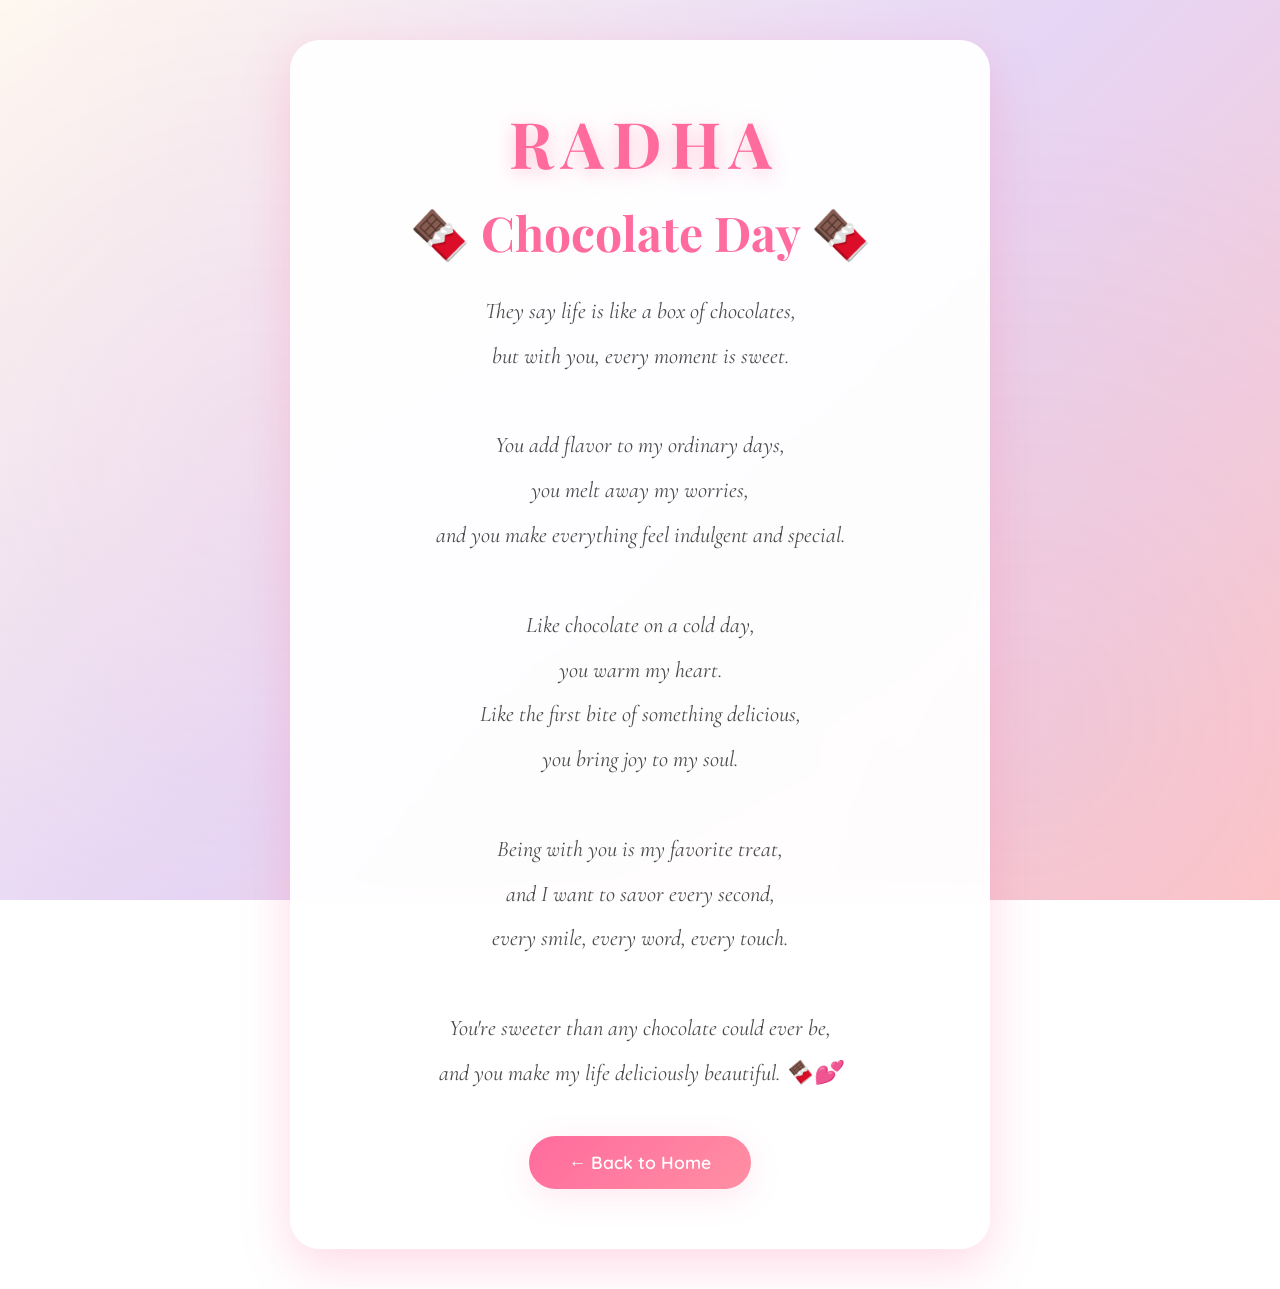
==== ChocolateDay.html @ ae60b2d6 "Add files via upload" ====
<!DOCTYPE html>
<html lang="en">
<head>
    <meta charset="UTF-8">
    <meta name="viewport" content="width=device-width, initial-scale=1.0">
    <title>Chocolate Day - For Radha ❤️</title>
    <link rel="stylesheet" href="style.css">
    <link rel="preconnect" href="https://fonts.googleapis.com">
    <link rel="preconnect" href="https://fonts.gstatic.com" crossorigin>
    <link href="https://fonts.googleapis.com/css2?family=Playfair+Display:ital,wght@0,400;0,700;1,400&family=Cormorant+Garamond:ital,wght@0,300;0,400;1,300&family=Quicksand:wght@300;400;500;600&display=swap" rel="stylesheet">
</head>
<body>
    <div class="daily-page">
        <!-- Animation Container -->
        <div class="animation-container"></div>
        
        <!-- Content -->
        <div class="daily-content">
            <div class="name-animation">
                <span class="letter">R</span>
                <span class="letter">A</span>
                <span class="letter">D</span>
                <span class="letter">H</span>
                <span class="letter">A</span>
            </div>
            
            <h1 class="daily-title">🍫 Chocolate Day 🍫</h1>
            
            <p class="daily-message">
                They say life is like a box of chocolates,<br>
                but with you, every moment is sweet.<br><br>
                
                You add flavor to my ordinary days,<br>
                you melt away my worries,<br>
                and you make everything feel indulgent and special.<br><br>
                
                Like chocolate on a cold day,<br>
                you warm my heart.<br>
                Like the first bite of something delicious,<br>
                you bring joy to my soul.<br><br>
                
                Being with you is my favorite treat,<br>
                and I want to savor every second,<br>
                every smile, every word, every touch.<br><br>
                
                You're sweeter than any chocolate could ever be,<br>
                and you make my life deliciously beautiful. 🍫💕
            </p>
            
            <a href="index.html" class="back-btn">← Back to Home</a>
        </div>
    </div>
    
    <script src="script.js"></script>
    <script>
        // Trigger chocolate animation
        document.addEventListener('DOMContentLoaded', function() {
            createChocolates();
            setInterval(createChocolates, 8000);
        });
    </script>
</body>
</html>
---- style.css ----
/* ===== CSS Variables ===== */
:root {
    --nude-pink: #FFC5C5;
    --lavender: #E6D5F5;
    --white: #FFFFFF;
    --emerald: #7EC8A3;
    --cream: #FFF8F0;
    --rose: #FF8FA3;
    --deep-pink: #FF6B9D;
    --soft-purple: #C4A8E8;
    --text-dark: #4A4A4A;
    --text-light: #8A8A8A;
    
    /* Shadows and glows */
    --shadow-soft: 0 8px 32px rgba(255, 107, 157, 0.15);
    --shadow-deep: 0 16px 48px rgba(255, 107, 157, 0.25);
    --glow-pink: 0 0 20px rgba(255, 197, 197, 0.6);
    --glow-purple: 0 0 30px rgba(196, 168, 232, 0.5);
}

/* ===== Reset & Base Styles ===== */
* {
    margin: 0;
    padding: 0;
    box-sizing: border-box;
}

body {
    font-family: 'Quicksand', sans-serif;
    background: linear-gradient(135deg, var(--cream) 0%, var(--lavender) 50%, var(--nude-pink) 100%);
    background-attachment: fixed;
    min-height: 100vh;
    overflow-x: hidden;
    position: relative;
}

body::before {
    content: '';
    position: fixed;
    top: 0;
    left: 0;
    width: 100%;
    height: 100%;
    background-image: 
        radial-gradient(circle at 20% 50%, rgba(255, 197, 197, 0.1) 0%, transparent 50%),
        radial-gradient(circle at 80% 80%, rgba(196, 168, 232, 0.1) 0%, transparent 50%);
    pointer-events: none;
    z-index: 0;
}

/* ===== Password Screen ===== */
.password-screen {
    display: none;
    position: fixed;
    top: 0;
    left: 0;
    width: 100%;
    height: 100vh;
    background: linear-gradient(135deg, var(--lavender) 0%, var(--nude-pink) 100%);
    z-index: 1000;
    align-items: center;
    justify-content: center;
}

.password-screen.active {
    display: flex;
}

.password-container {
    background: rgba(255, 255, 255, 0.95);
    padding: 60px 40px;
    border-radius: 30px;
    box-shadow: var(--shadow-deep);
    text-align: center;
    max-width: 450px;
    width: 90%;
    position: relative;
    backdrop-filter: blur(10px);
}

.floating-hearts {
    position: absolute;
    top: -30px;
    left: 0;
    width: 100%;
    height: 60px;
    display: flex;
    justify-content: space-around;
    align-items: center;
}

.floating-hearts .heart {
    font-size: 2rem;
    animation: floatHeart 3s ease-in-out infinite;
    opacity: 0.7;
}

.floating-hearts .heart:nth-child(2) { animation-delay: 0.5s; }
.floating-hearts .heart:nth-child(3) { animation-delay: 1s; }
.floating-hearts .heart:nth-child(4) { animation-delay: 1.5s; }
.floating-hearts .heart:nth-child(5) { animation-delay: 2s; }

@keyframes floatHeart {
    0%, 100% { transform: translateY(0) scale(1); }
    50% { transform: translateY(-15px) scale(1.1); }
}

.password-title {
    font-family: 'Playfair Display', serif;
    font-size: 2.5rem;
    color: var(--deep-pink);
    margin-bottom: 10px;
    font-weight: 700;
    letter-spacing: 1px;
}

.password-hint {
    font-family: 'Cormorant Garamond', serif;
    font-size: 1.3rem;
    color: var(--text-dark);
    margin-bottom: 30px;
    font-style: italic;
}

#passwordInput {
    width: 100%;
    padding: 18px 25px;
    border: 2px solid var(--nude-pink);
    border-radius: 50px;
    font-size: 1.1rem;
    font-family: 'Quicksand', sans-serif;
    outline: none;
    transition: all 0.3s ease;
    margin-bottom: 20px;
    background: var(--white);
}

#passwordInput:focus {
    border-color: var(--deep-pink);
    box-shadow: var(--glow-pink);
}

#passwordBtn {
    width: 100%;
    padding: 18px 25px;
    background: linear-gradient(135deg, var(--deep-pink) 0%, var(--rose) 100%);
    color: white;
    border: none;
    border-radius: 50px;
    font-size: 1.2rem;
    font-weight: 600;
    cursor: pointer;
    transition: all 0.3s ease;
    font-family: 'Quicksand', sans-serif;
    box-shadow: var(--shadow-soft);
}

#passwordBtn:hover {
    transform: translateY(-3px);
    box-shadow: var(--shadow-deep);
}

#passwordBtn:active {
    transform: translateY(-1px);
}

.password-error {
    color: var(--deep-pink);
    font-size: 0.95rem;
    margin-top: 15px;
    font-weight: 500;
    min-height: 24px;
}

/* ===== Main Content ===== */
.main-content {
    display: none;
    padding: 40px 20px;
    position: relative;
    z-index: 1;
}

.main-content.active {
    display: block;
    animation: fadeIn 1s ease-in-out;
}

@keyframes fadeIn {
    from { opacity: 0; transform: translateY(20px); }
    to { opacity: 1; transform: translateY(0); }
}

/* ===== Name Header Animation ===== */
.name-header {
    text-align: center;
    margin-bottom: 60px;
}

.name-animation {
    display: inline-flex;
    gap: 8px;
    margin-bottom: 15px;
}

.name-animation .letter {
    font-family: 'Playfair Display', serif;
    font-size: 4rem;
    font-weight: 700;
    color: var(--deep-pink);
    display: inline-block;
    animation: letterFloat 3s ease-in-out infinite, letterGlow 2s ease-in-out infinite;
    text-shadow: 0 4px 20px rgba(255, 107, 157, 0.4);
}

.name-animation .letter:nth-child(1) { animation-delay: 0s; }
.name-animation .letter:nth-child(2) { animation-delay: 0.2s; }
.name-animation .letter:nth-child(3) { animation-delay: 0.4s; }
.name-animation .letter:nth-child(4) { animation-delay: 0.6s; }
.name-animation .letter:nth-child(5) { animation-delay: 0.8s; }

@keyframes letterFloat {
    0%, 100% { transform: translateY(0); }
    50% { transform: translateY(-12px); }
}

@keyframes letterGlow {
    0%, 100% { text-shadow: 0 4px 20px rgba(255, 107, 157, 0.4); }
    50% { text-shadow: 0 4px 30px rgba(255, 107, 157, 0.8), 0 0 40px rgba(196, 168, 232, 0.6); }
}

.subtitle {
    font-family: 'Cormorant Garamond', serif;
    font-size: 1.5rem;
    color: var(--text-dark);
    font-style: italic;
    font-weight: 300;
}

/* ===== Days Container ===== */
.days-container {
    max-width: 1200px;
    margin: 0 auto;
    display: grid;
    grid-template-columns: repeat(auto-fit, minmax(280px, 1fr));
    gap: 35px;
    padding: 20px;
}

/* ===== Day Card ===== */
.day-card {
    background: rgba(255, 255, 255, 0.9);
    border-radius: 25px;
    padding: 35px 25px;
    box-shadow: var(--shadow-soft);
    transition: all 0.4s cubic-bezier(0.4, 0, 0.2, 1);
    cursor: pointer;
    position: relative;
    overflow: hidden;
    backdrop-filter: blur(10px);
}

.day-card::before {
    content: '';
    position: absolute;
    top: -50%;
    left: -50%;
    width: 200%;
    height: 200%;
    background: radial-gradient(circle, rgba(255, 197, 197, 0.1) 0%, transparent 70%);
    opacity: 0;
    transition: opacity 0.4s ease;
}

.day-card:hover::before {
    opacity: 1;
}

.day-card:hover {
    transform: translateY(-10px);
    box-shadow: var(--shadow-deep);
}

.day-card.unlocked {
    background: linear-gradient(135deg, rgba(255, 197, 197, 0.3) 0%, rgba(255, 255, 255, 0.95) 100%);
    animation: unlockPulse 2s ease-in-out infinite;
}

@keyframes unlockPulse {
    0%, 100% { box-shadow: var(--shadow-soft); }
    50% { box-shadow: var(--glow-pink), var(--shadow-deep); }
}

.day-card.unlocked:hover {
    transform: translateY(-10px) scale(1.02);
}

.valentine-special {
    border: 2px solid var(--deep-pink);
    background: linear-gradient(135deg, rgba(255, 255, 255, 0.95) 0%, rgba(230, 213, 245, 0.5) 100%);
}

.card-inner {
    text-align: center;
}

/* ===== Gift Box Design ===== */
.gift-box {
    position: relative;
    width: 120px;
    height: 120px;
    margin: 0 auto 25px;
    transition: all 0.4s ease;
}

.day-card:hover .gift-box {
    transform: scale(1.1) rotate(5deg);
}

.gift-lid {
    position: absolute;
    top: 0;
    left: 10%;
    width: 80%;
    height: 25px;
    background: linear-gradient(135deg, var(--deep-pink) 0%, var(--rose) 100%);
    border-radius: 8px 8px 0 0;
    box-shadow: 0 4px 12px rgba(255, 107, 157, 0.3);
    transition: all 0.3s ease;
}

.day-card.unlocked .gift-lid {
    animation: lidOpen 1s ease-in-out infinite;
}

@keyframes lidOpen {
    0%, 100% { transform: translateY(0) rotateX(0deg); }
    50% { transform: translateY(-8px) rotateX(-10deg); }
}

.gift-body {
    position: absolute;
    top: 25px;
    left: 15%;
    width: 70%;
    height: 70px;
    background: linear-gradient(135deg, var(--nude-pink) 0%, var(--lavender) 100%);
    border-radius: 0 0 12px 12px;
    box-shadow: 0 8px 20px rgba(255, 197, 197, 0.3);
}

.gift-ribbon-v {
    position: absolute;
    top: 0;
    left: 50%;
    transform: translateX(-50%);
    width: 12px;
    height: 100%;
    background: linear-gradient(to bottom, var(--emerald) 0%, var(--emerald) 100%);
    z-index: 1;
}

.gift-ribbon-h {
    position: absolute;
    top: 50%;
    left: 15%;
    transform: translateY(-50%);
    width: 70%;
    height: 12px;
    background: linear-gradient(to right, var(--emerald) 0%, var(--emerald) 100%);
    z-index: 1;
}

.gift-bow {
    position: absolute;
    top: -5px;
    left: 50%;
    transform: translateX(-50%);
    width: 35px;
    height: 35px;
    background: var(--emerald);
    border-radius: 50%;
    z-index: 2;
    box-shadow: 0 4px 15px rgba(126, 200, 163, 0.5);
}

.gift-bow::before,
.gift-bow::after {
    content: '';
    position: absolute;
    top: 50%;
    transform: translateY(-50%);
    width: 20px;
    height: 20px;
    background: var(--emerald);
    border-radius: 50% 50% 0 50%;
}

.gift-bow::before {
    left: -15px;
    transform: translateY(-50%) rotate(-45deg);
}

.gift-bow::after {
    right: -15px;
    transform: translateY(-50%) rotate(45deg);
}

.special-gift .special-glow {
    position: absolute;
    top: 0;
    left: 0;
    width: 100%;
    height: 100%;
    background: radial-gradient(circle, rgba(255, 107, 157, 0.3) 0%, transparent 70%);
    animation: specialGlow 2s ease-in-out infinite;
    border-radius: 12px;
}

@keyframes specialGlow {
    0%, 100% { opacity: 0.3; transform: scale(1); }
    50% { opacity: 0.7; transform: scale(1.1); }
}

/* ===== Day Card Text ===== */
.day-title {
    font-family: 'Playfair Display', serif;
    font-size: 1.8rem;
    color: var(--deep-pink);
    margin-bottom: 8px;
    font-weight: 700;
}

.day-date {
    font-family: 'Cormorant Garamond', serif;
    font-size: 1.1rem;
    color: var(--text-light);
    margin-bottom: 20px;
    font-style: italic;
}

.lock-indicator {
    font-size: 2rem;
    margin: 15px 0;
    opacity: 0.7;
    transition: all 0.3s ease;
}

.day-card.unlocked .lock-indicator {
    display: none;
}

.day-card.unlocked .lock-indicator::before {
    content: '🔓';
}

/* ===== Countdown Timer ===== */
.countdown-timer {
    margin-top: 20px;
}

.timer-text {
    display: block;
    font-size: 0.9rem;
    color: var(--text-light);
    margin-bottom: 10px;
    font-weight: 500;
}

.timer-digits {
    display: flex;
    justify-content: center;
    align-items: center;
    gap: 8px;
    font-family: 'Quicksand', sans-serif;
}

.time-unit {
    display: flex;
    flex-direction: column;
    align-items: center;
}

.time-number {
    font-size: 1.8rem;
    font-weight: 700;
    color: var(--deep-pink);
    background: linear-gradient(135deg, var(--nude-pink) 0%, var(--lavender) 100%);
    padding: 8px 12px;
    border-radius: 10px;
    min-width: 50px;
    text-align: center;
    box-shadow: 0 4px 12px rgba(255, 197, 197, 0.3);
}

.time-label {
    font-size: 0.75rem;
    color: var(--text-light);
    margin-top: 5px;
    font-weight: 600;
}

.time-separator {
    font-size: 1.8rem;
    color: var(--deep-pink);
    font-weight: 700;
    padding: 0 3px;
}

.day-card.unlocked .countdown-timer {
    display: none;
}

/* ===== Modal ===== */
.modal {
    display: none;
    position: fixed;
    top: 0;
    left: 0;
    width: 100%;
    height: 100%;
    background: rgba(0, 0, 0, 0.6);
    z-index: 2000;
    align-items: center;
    justify-content: center;
    backdrop-filter: blur(5px);
}

.modal.active {
    display: flex;
    animation: fadeIn 0.3s ease;
}

.modal-content {
    background: white;
    padding: 50px 40px;
    border-radius: 25px;
    text-align: center;
    max-width: 400px;
    width: 90%;
    box-shadow: var(--shadow-deep);
    animation: modalSlideIn 0.4s cubic-bezier(0.4, 0, 0.2, 1);
}

@keyframes modalSlideIn {
    from { transform: translateY(-50px); opacity: 0; }
    to { transform: translateY(0); opacity: 1; }
}

.modal-content h2 {
    font-family: 'Playfair Display', serif;
    font-size: 2rem;
    color: var(--deep-pink);
    margin-bottom: 15px;
}

.modal-content p {
    font-family: 'Cormorant Garamond', serif;
    font-size: 1.3rem;
    color: var(--text-dark);
    margin-bottom: 30px;
    font-style: italic;
}

.modal-content button {
    padding: 15px 40px;
    background: linear-gradient(135deg, var(--deep-pink) 0%, var(--rose) 100%);
    color: white;
    border: none;
    border-radius: 50px;
    font-size: 1.1rem;
    font-weight: 600;
    cursor: pointer;
    transition: all 0.3s ease;
    font-family: 'Quicksand', sans-serif;
    box-shadow: var(--shadow-soft);
}

.modal-content button:hover {
    transform: translateY(-3px);
    box-shadow: var(--shadow-deep);
}

/* ===== Daily Page Styles ===== */
.daily-page {
    min-height: 100vh;
    display: flex;
    flex-direction: column;
    align-items: center;
    justify-content: center;
    padding: 40px 20px;
    position: relative;
    overflow: hidden;
}

.daily-content {
    background: rgba(255, 255, 255, 0.95);
    padding: 60px 40px;
    border-radius: 30px;
    box-shadow: var(--shadow-deep);
    max-width: 700px;
    width: 100%;
    text-align: center;
    position: relative;
    z-index: 10;
    backdrop-filter: blur(10px);
    animation: fadeIn 1s ease-in-out;
}

.daily-name {
    font-family: 'Playfair Display', serif;
    font-size: 2.5rem;
    color: var(--deep-pink);
    margin-bottom: 30px;
    font-weight: 700;
    text-shadow: 0 4px 20px rgba(255, 107, 157, 0.3);
}

.daily-title {
    font-family: 'Playfair Display', serif;
    font-size: 3rem;
    color: var(--deep-pink);
    margin-bottom: 25px;
    font-weight: 700;
}

.daily-message {
    font-family: 'Cormorant Garamond', serif;
    font-size: 1.4rem;
    line-height: 2;
    color: var(--text-dark);
    margin-bottom: 40px;
    font-style: italic;
}

.back-btn {
    padding: 15px 40px;
    background: linear-gradient(135deg, var(--deep-pink) 0%, var(--rose) 100%);
    color: white;
    border: none;
    border-radius: 50px;
    font-size: 1.1rem;
    font-weight: 600;
    cursor: pointer;
    transition: all 0.3s ease;
    font-family: 'Quicksand', sans-serif;
    box-shadow: var(--shadow-soft);
    text-decoration: none;
    display: inline-block;
}

.back-btn:hover {
    transform: translateY(-3px);
    box-shadow: var(--shadow-deep);
}

/* Animation containers */
.animation-container {
    position: fixed;
    top: 0;
    left: 0;
    width: 100%;
    height: 100%;
    pointer-events: none;
    z-index: 1;
    overflow: hidden;
}

/* ===== Responsive Design ===== */
@media (max-width: 768px) {
    .name-animation .letter {
        font-size: 3rem;
    }
    
    .subtitle {
        font-size: 1.2rem;
    }
    
    .days-container {
        grid-template-columns: 1fr;
        gap: 25px;
        padding: 10px;
    }
    
    .password-container {
        padding: 40px 25px;
    }
    
    .password-title {
        font-size: 2rem;
    }
    
    .daily-title {
        font-size: 2.2rem;
    }
    
    .daily-message {
        font-size: 1.2rem;
    }
    
    .daily-content {
        padding: 40px 25px;
    }
}

@media (max-width: 480px) {
    .name-animation .letter {
        font-size: 2.5rem;
        gap: 4px;
    }
    
    .time-number {
        font-size: 1.5rem;
        padding: 6px 10px;
        min-width: 45px;
    }
    
    .gift-box {
        width: 100px;
        height: 100px;
    }
}
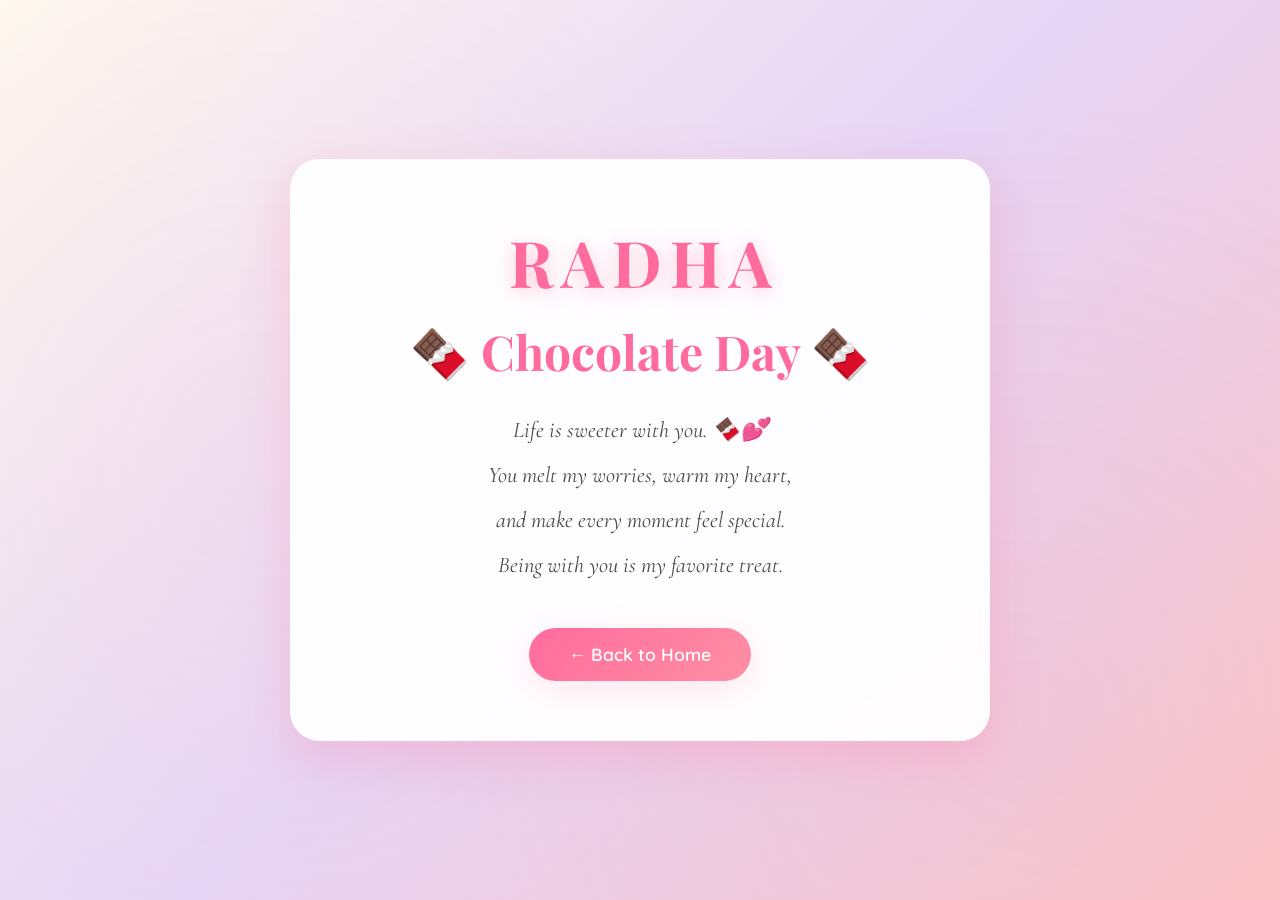
==== commit fe332c4a: "Simplify Chocolate Day message" ====
--- a/ChocolateDay.html
+++ b/ChocolateDay.html
@@ -27,24 +27,10 @@
             <h1 class="daily-title">🍫 Chocolate Day 🍫</h1>
             
             <p class="daily-message">
-                They say life is like a box of chocolates,<br>
-                but with you, every moment is sweet.<br><br>
-                
-                You add flavor to my ordinary days,<br>
-                you melt away my worries,<br>
-                and you make everything feel indulgent and special.<br><br>
-                
-                Like chocolate on a cold day,<br>
-                you warm my heart.<br>
-                Like the first bite of something delicious,<br>
-                you bring joy to my soul.<br><br>
-                
-                Being with you is my favorite treat,<br>
-                and I want to savor every second,<br>
-                every smile, every word, every touch.<br><br>
-                
-                You're sweeter than any chocolate could ever be,<br>
-                and you make my life deliciously beautiful. 🍫💕
+                Life is sweeter with you. 🍫💕<br>
+                You melt my worries, warm my heart,<br>
+                and make every moment feel special.<br>
+                Being with you is my favorite treat.<br>
             </p>
             
             <a href="index.html" class="back-btn">← Back to Home</a>
